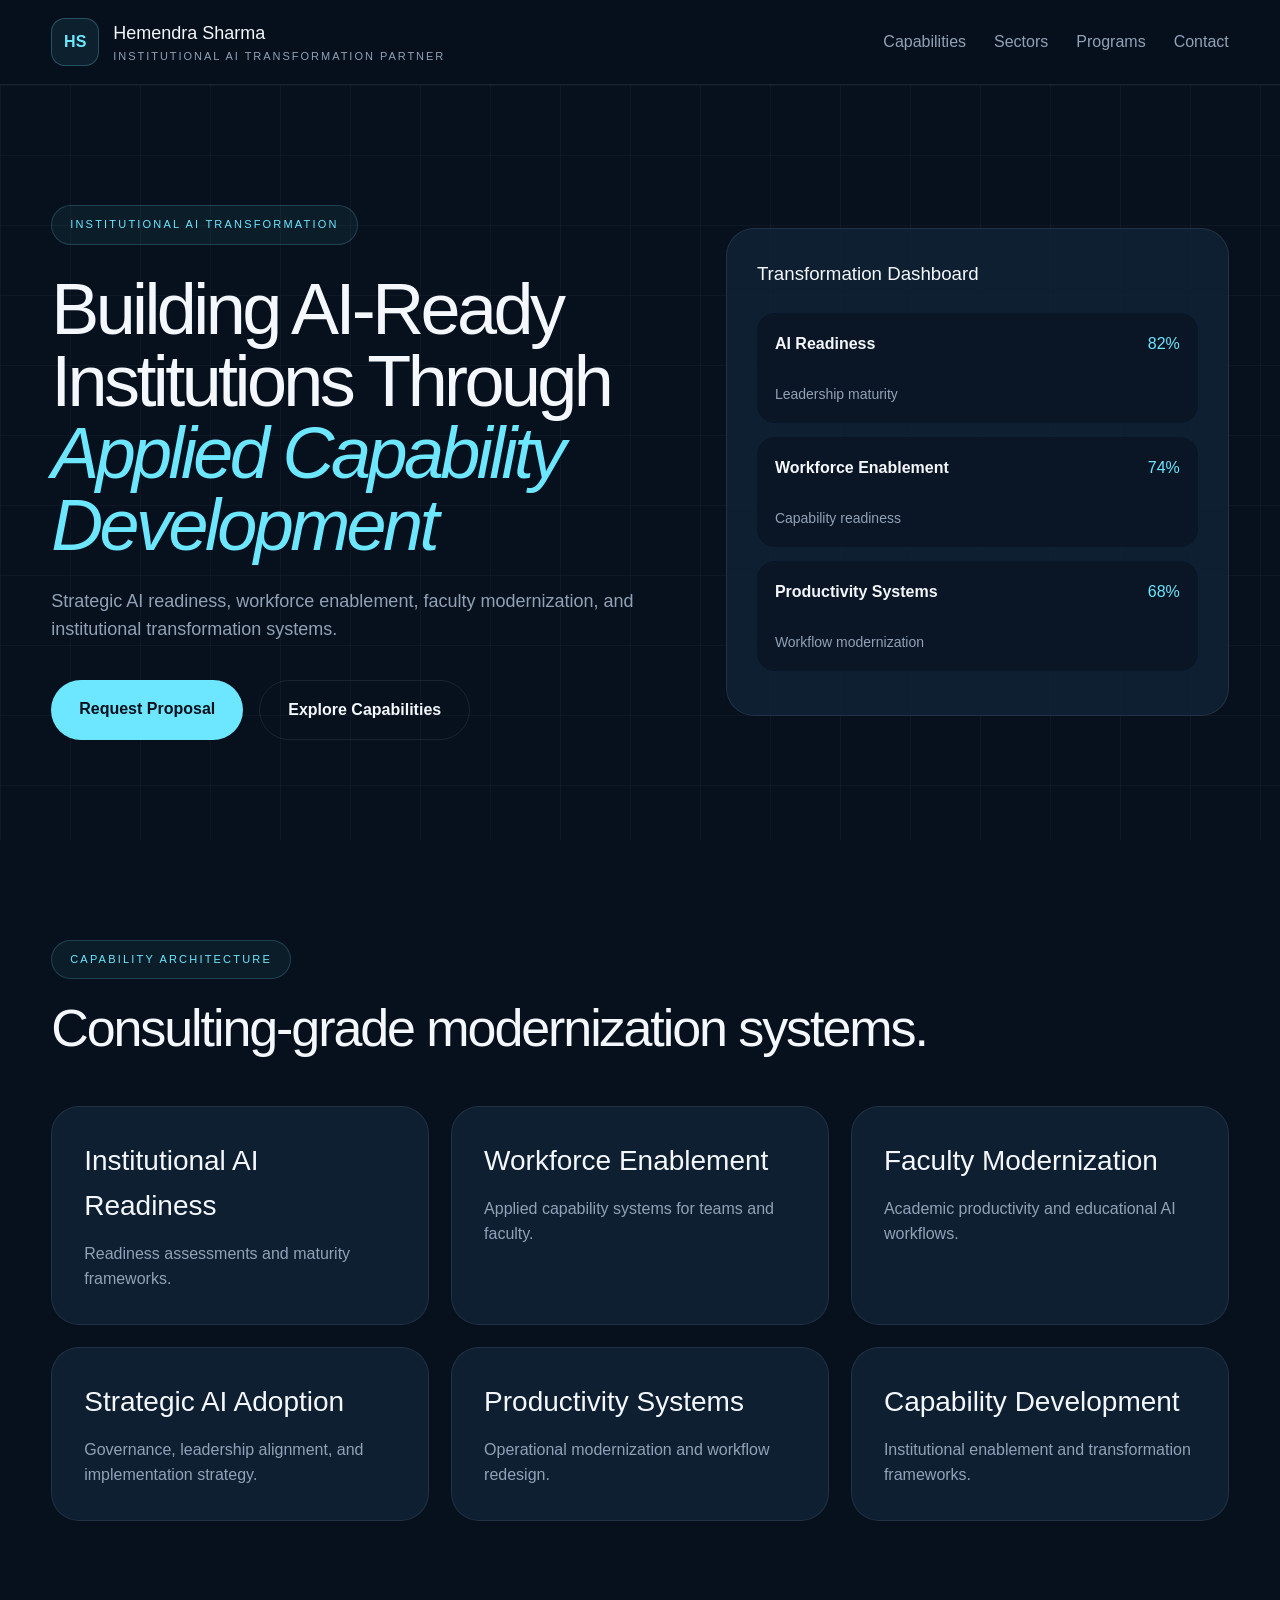
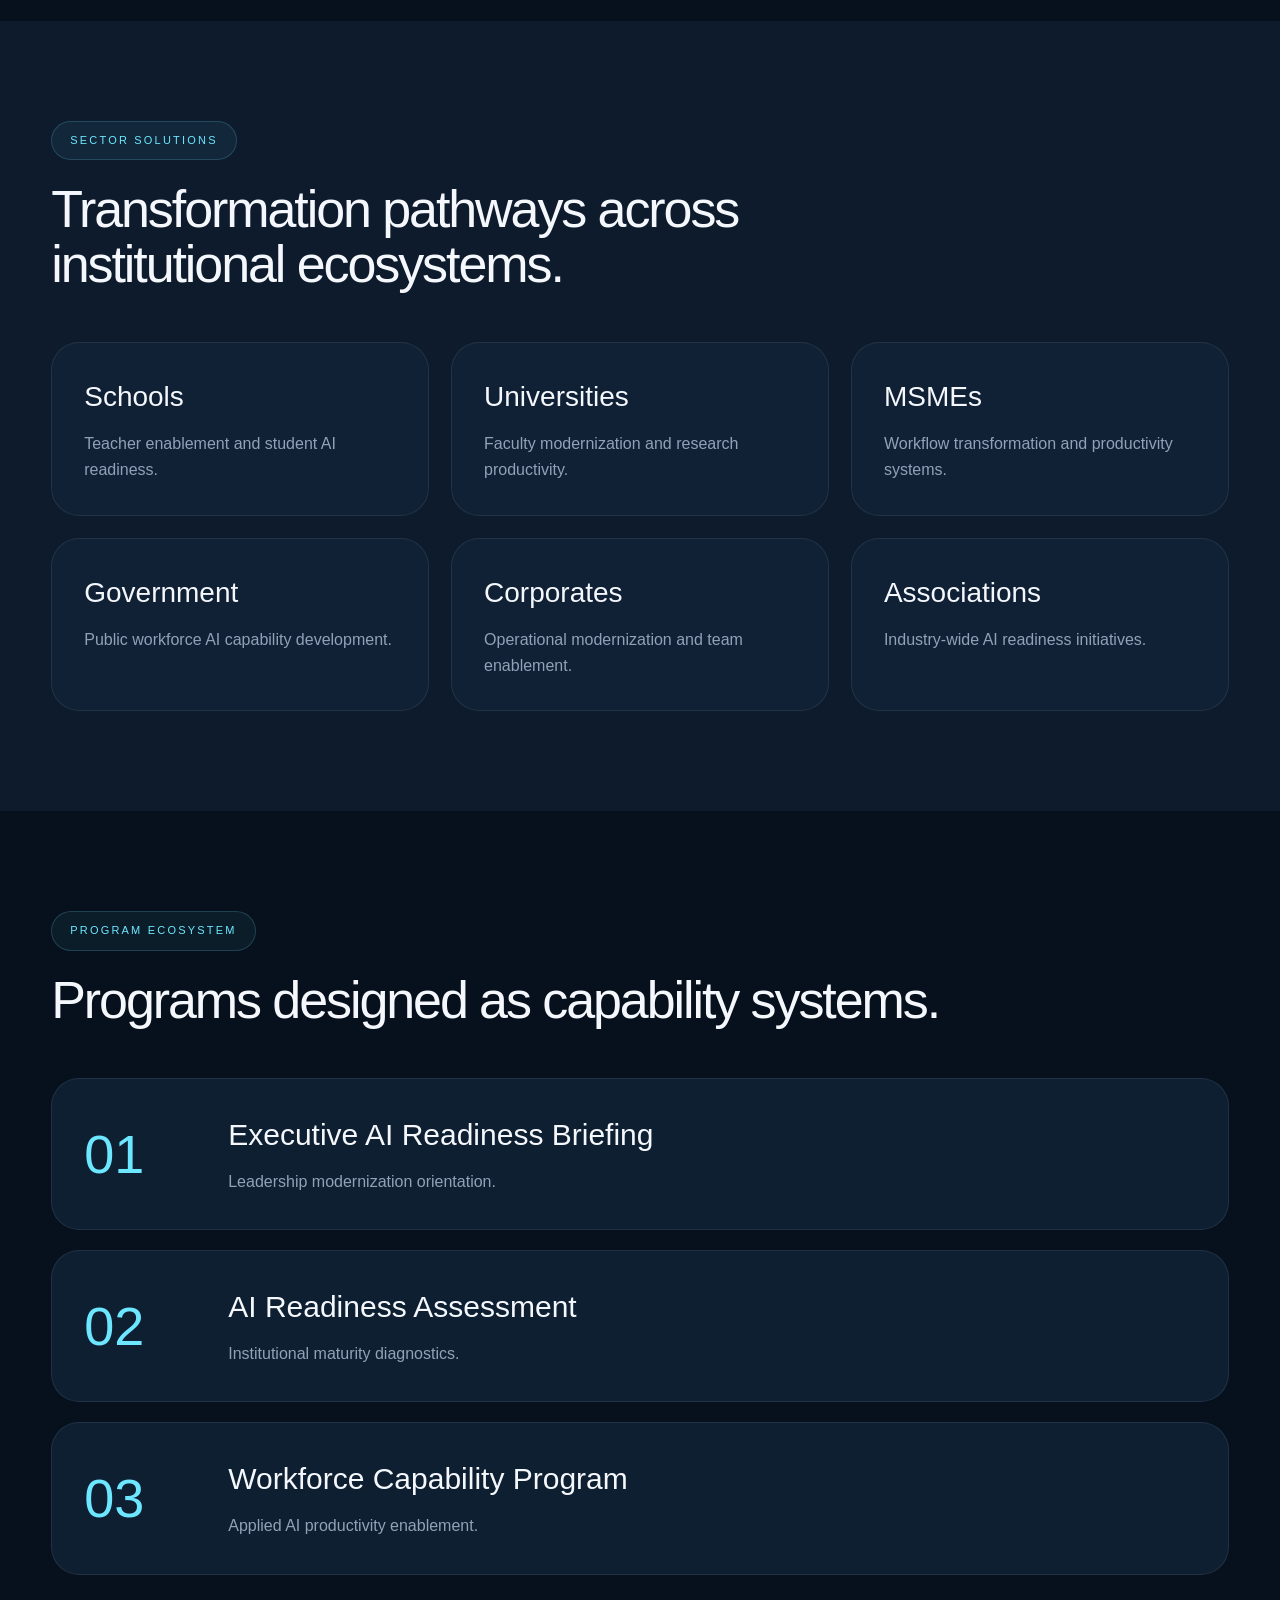
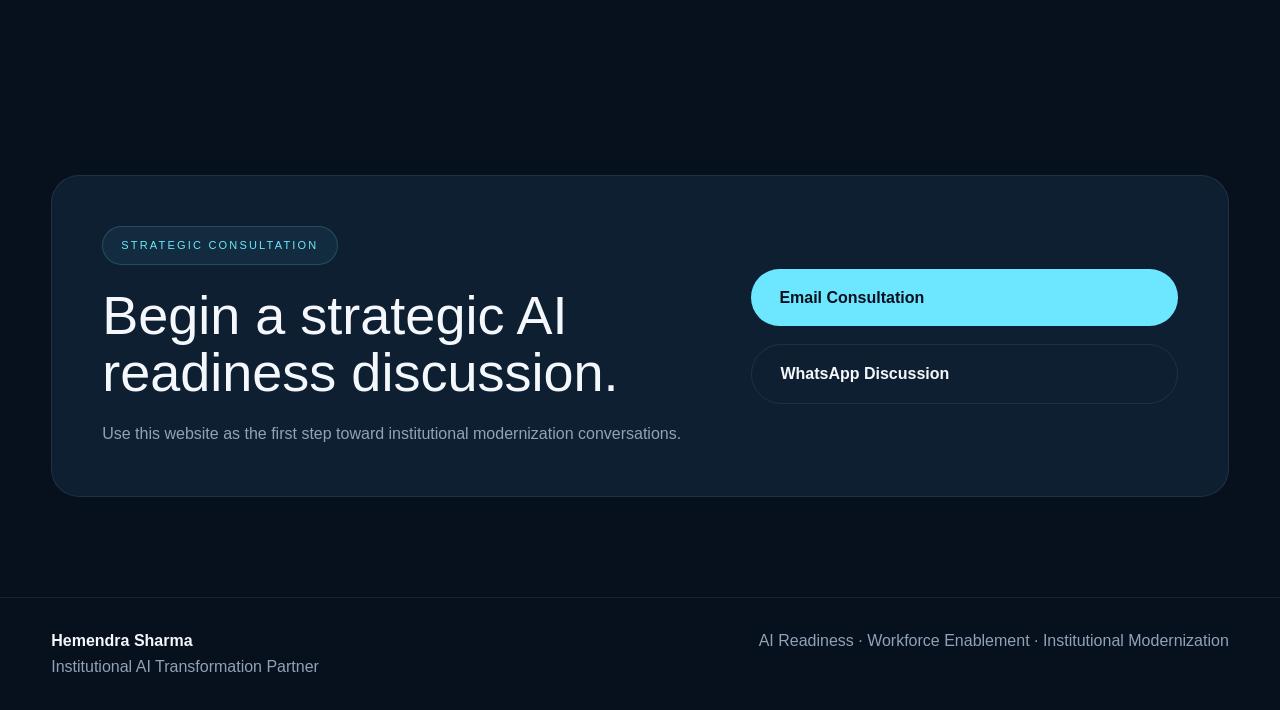
==== index.html @ add7612d "Add files via upload" ====
<!DOCTYPE html>
<html lang="en">
<head>
<meta charset="UTF-8">
<meta name="viewport" content="width=device-width, initial-scale=1.0">
<title>Hemendra Sharma — Institutional AI Transformation Partner</title>
<link rel="stylesheet" href="style.css">
</head>
<body>

<header class="header">
<div class="container nav">
<div class="brand">
<div class="logo">HS</div>
<div>
<h1>Hemendra Sharma</h1>
<p>Institutional AI Transformation Partner</p>
</div>
</div>

<nav>
<a href="#capabilities">Capabilities</a>
<a href="#sectors">Sectors</a>
<a href="#programs">Programs</a>
<a href="#contact">Contact</a>
</nav>
</div>
</header>

<section class="hero">
<div class="grid"></div>

<div class="container hero-grid">
<div>
<div class="tag">Institutional AI Transformation</div>

<h2>
Building AI-Ready Institutions Through
<span>Applied Capability Development</span>
</h2>

<p>
Strategic AI readiness, workforce enablement,
faculty modernization, and institutional transformation systems.
</p>

<div class="actions">
<a class="btn-primary" href="#contact">Request Proposal</a>
<a class="btn-secondary" href="#capabilities">Explore Capabilities</a>
</div>
</div>

<div class="dashboard">
<h3>Transformation Dashboard</h3>

<div class="metric">
<div>
<h4>AI Readiness</h4>
<p>Leadership maturity</p>
</div>
<span>82%</span>
</div>

<div class="metric">
<div>
<h4>Workforce Enablement</h4>
<p>Capability readiness</p>
</div>
<span>74%</span>
</div>

<div class="metric">
<div>
<h4>Productivity Systems</h4>
<p>Workflow modernization</p>
</div>
<span>68%</span>
</div>
</div>
</div>
</section>

<section class="section" id="capabilities">
<div class="container">
<div class="heading">
<span>Capability Architecture</span>
<h3>Consulting-grade modernization systems.</h3>
</div>

<div class="cards">
<div class="card">
<h4>Institutional AI Readiness</h4>
<p>Readiness assessments and maturity frameworks.</p>
</div>

<div class="card">
<h4>Workforce Enablement</h4>
<p>Applied capability systems for teams and faculty.</p>
</div>

<div class="card">
<h4>Faculty Modernization</h4>
<p>Academic productivity and educational AI workflows.</p>
</div>

<div class="card">
<h4>Strategic AI Adoption</h4>
<p>Governance, leadership alignment, and implementation strategy.</p>
</div>

<div class="card">
<h4>Productivity Systems</h4>
<p>Operational modernization and workflow redesign.</p>
</div>

<div class="card">
<h4>Capability Development</h4>
<p>Institutional enablement and transformation frameworks.</p>
</div>
</div>
</div>
</section>

<section class="section dark" id="sectors">
<div class="container">
<div class="heading">
<span>Sector Solutions</span>
<h3>Transformation pathways across institutional ecosystems.</h3>
</div>

<div class="cards">
<div class="card"><h4>Schools</h4><p>Teacher enablement and student AI readiness.</p></div>
<div class="card"><h4>Universities</h4><p>Faculty modernization and research productivity.</p></div>
<div class="card"><h4>MSMEs</h4><p>Workflow transformation and productivity systems.</p></div>
<div class="card"><h4>Government</h4><p>Public workforce AI capability development.</p></div>
<div class="card"><h4>Corporates</h4><p>Operational modernization and team enablement.</p></div>
<div class="card"><h4>Associations</h4><p>Industry-wide AI readiness initiatives.</p></div>
</div>
</div>
</section>

<section class="section" id="programs">
<div class="container">
<div class="heading">
<span>Program Ecosystem</span>
<h3>Programs designed as capability systems.</h3>
</div>

<div class="programs">
<div class="program">
<span>01</span>
<div>
<h4>Executive AI Readiness Briefing</h4>
<p>Leadership modernization orientation.</p>
</div>
</div>

<div class="program">
<span>02</span>
<div>
<h4>AI Readiness Assessment</h4>
<p>Institutional maturity diagnostics.</p>
</div>
</div>

<div class="program">
<span>03</span>
<div>
<h4>Workforce Capability Program</h4>
<p>Applied AI productivity enablement.</p>
</div>
</div>
</div>
</div>
</section>

<section class="cta" id="contact">
<div class="container cta-box">
<div>
<span>Strategic Consultation</span>
<h3>Begin a strategic AI readiness discussion.</h3>
<p>
Use this website as the first step toward institutional modernization conversations.
</p>
</div>

<div class="cta-actions">
<a class="btn-primary" href="mailto:hemendra.sharma6981@gmail.com">Email Consultation</a>
<a class="btn-secondary" href="https://wa.me/918905738386">WhatsApp Discussion</a>
</div>
</div>
</section>

<footer class="footer">
<div class="container footer-grid">
<div>
<h4>Hemendra Sharma</h4>
<p>Institutional AI Transformation Partner</p>
</div>

<div>
<p>AI Readiness · Workforce Enablement · Institutional Modernization</p>
</div>
</div>
</footer>

<script src="script.js"></script>
</body>
</html>
---- style.css ----
:root{
--bg:#07101d;
--bg2:#0d1b2d;
--card:#12243a;
--border:rgba(255,255,255,.08);
--text:#f4f7fb;
--muted:#91a2b7;
--cyan:#6de7ff;
}

*{
margin:0;
padding:0;
box-sizing:border-box;
}

body{
font-family:Arial,sans-serif;
background:var(--bg);
color:var(--text);
line-height:1.6;
overflow-x:hidden;
}

.container{
width:min(1200px,92%);
margin:auto;
}

.header{
position:sticky;
top:0;
background:rgba(7,16,29,.75);
backdrop-filter:blur(14px);
border-bottom:1px solid var(--border);
z-index:100;
}

.nav{
display:flex;
align-items:center;
justify-content:space-between;
padding:18px 0;
}

.brand{
display:flex;
gap:14px;
align-items:center;
}

.logo{
width:48px;
height:48px;
display:grid;
place-items:center;
border-radius:14px;
background:rgba(109,231,255,.08);
border:1px solid rgba(109,231,255,.25);
color:var(--cyan);
font-weight:bold;
}

.brand h1{
font-size:18px;
font-weight:500;
}

.brand p{
font-size:11px;
text-transform:uppercase;
letter-spacing:.18em;
color:var(--muted);
}

nav{
display:flex;
gap:28px;
}

nav a{
text-decoration:none;
color:var(--muted);
transition:.3s;
}

nav a:hover{
color:var(--cyan);
}

.hero{
position:relative;
padding:120px 0 100px;
overflow:hidden;
}

.grid{
position:absolute;
inset:0;
background-image:
linear-gradient(rgba(255,255,255,.03) 1px,transparent 1px),
linear-gradient(90deg,rgba(255,255,255,.03) 1px,transparent 1px);
background-size:70px 70px;
}

.hero-grid{
position:relative;
display:grid;
grid-template-columns:1.1fr .9fr;
gap:60px;
align-items:center;
}

.tag,.heading span,.cta span{
display:inline-block;
padding:10px 18px;
border-radius:999px;
background:rgba(109,231,255,.06);
border:1px solid rgba(109,231,255,.18);
color:var(--cyan);
font-size:11px;
letter-spacing:.2em;
text-transform:uppercase;
}

.hero h2{
margin-top:28px;
font-size:72px;
line-height:1;
font-weight:300;
letter-spacing:-.05em;
}

.hero h2 span{
color:var(--cyan);
font-style:italic;
}

.hero p{
margin-top:26px;
font-size:18px;
color:var(--muted);
max-width:700px;
}

.actions{
margin-top:36px;
display:flex;
gap:16px;
flex-wrap:wrap;
}

.btn-primary,.btn-secondary{
padding:16px 28px;
border-radius:999px;
text-decoration:none;
font-weight:600;
transition:.3s;
}

.btn-primary{
background:var(--cyan);
color:var(--bg);
}

.btn-secondary{
border:1px solid var(--border);
color:var(--text);
}

.dashboard,.card,.program,.cta-box{
background:rgba(18,36,58,.75);
border:1px solid var(--border);
border-radius:28px;
}

.dashboard{
padding:30px;
}

.dashboard h3{
margin-bottom:24px;
font-weight:400;
}

.metric{
padding:18px;
border-radius:18px;
background:rgba(7,16,29,.6);
display:flex;
justify-content:space-between;
margin-bottom:14px;
}

.metric p{
font-size:14px;
color:var(--muted);
}

.metric span{
color:var(--cyan);
}

.section{
padding:100px 0;
}

.dark{
background:var(--bg2);
}

.heading h3{
margin-top:22px;
font-size:52px;
line-height:1.05;
font-weight:300;
letter-spacing:-.04em;
max-width:900px;
}

.cards{
margin-top:50px;
display:grid;
grid-template-columns:repeat(3,1fr);
gap:22px;
}

.card{
padding:32px;
}

.card h4{
font-size:28px;
font-weight:400;
margin-bottom:12px;
}

.card p{
color:var(--muted);
}

.programs{
margin-top:50px;
display:grid;
gap:20px;
}

.program{
display:grid;
grid-template-columns:120px 1fr;
gap:24px;
padding:32px;
}

.program span{
font-size:54px;
color:var(--cyan);
}

.program h4{
font-size:30px;
font-weight:400;
margin-bottom:10px;
}

.program p{
color:var(--muted);
}

.cta{
padding:100px 0;
}

.cta-box{
padding:50px;
display:grid;
grid-template-columns:1fr .7fr;
gap:40px;
}

.cta h3{
margin-top:22px;
font-size:54px;
line-height:1.05;
font-weight:300;
}

.cta p{
margin-top:20px;
color:var(--muted);
}

.cta-actions{
display:flex;
flex-direction:column;
justify-content:center;
gap:18px;
}

.footer{
padding:30px 0;
border-top:1px solid var(--border);
}

.footer-grid{
display:flex;
justify-content:space-between;
gap:20px;
}

.footer p{
color:var(--muted);
}

.reveal{
opacity:0;
transform:translateY(30px);
transition:all .9s ease;
}

.reveal.active{
opacity:1;
transform:translateY(0);
}

@media(max-width:980px){

.hero-grid,
.cards,
.cta-box{
grid-template-columns:1fr;
}

.hero h2{
font-size:54px;
}

.heading h3,
.cta h3{
font-size:40px;
}

nav{
display:none;
}

.program{
grid-template-columns:1fr;
}
}

@media(max-width:640px){

.hero{
padding-top:90px;
}

.hero h2{
font-size:42px;
}

.heading h3,
.cta h3{
font-size:34px;
}

.footer-grid{
flex-direction:column;
}
}
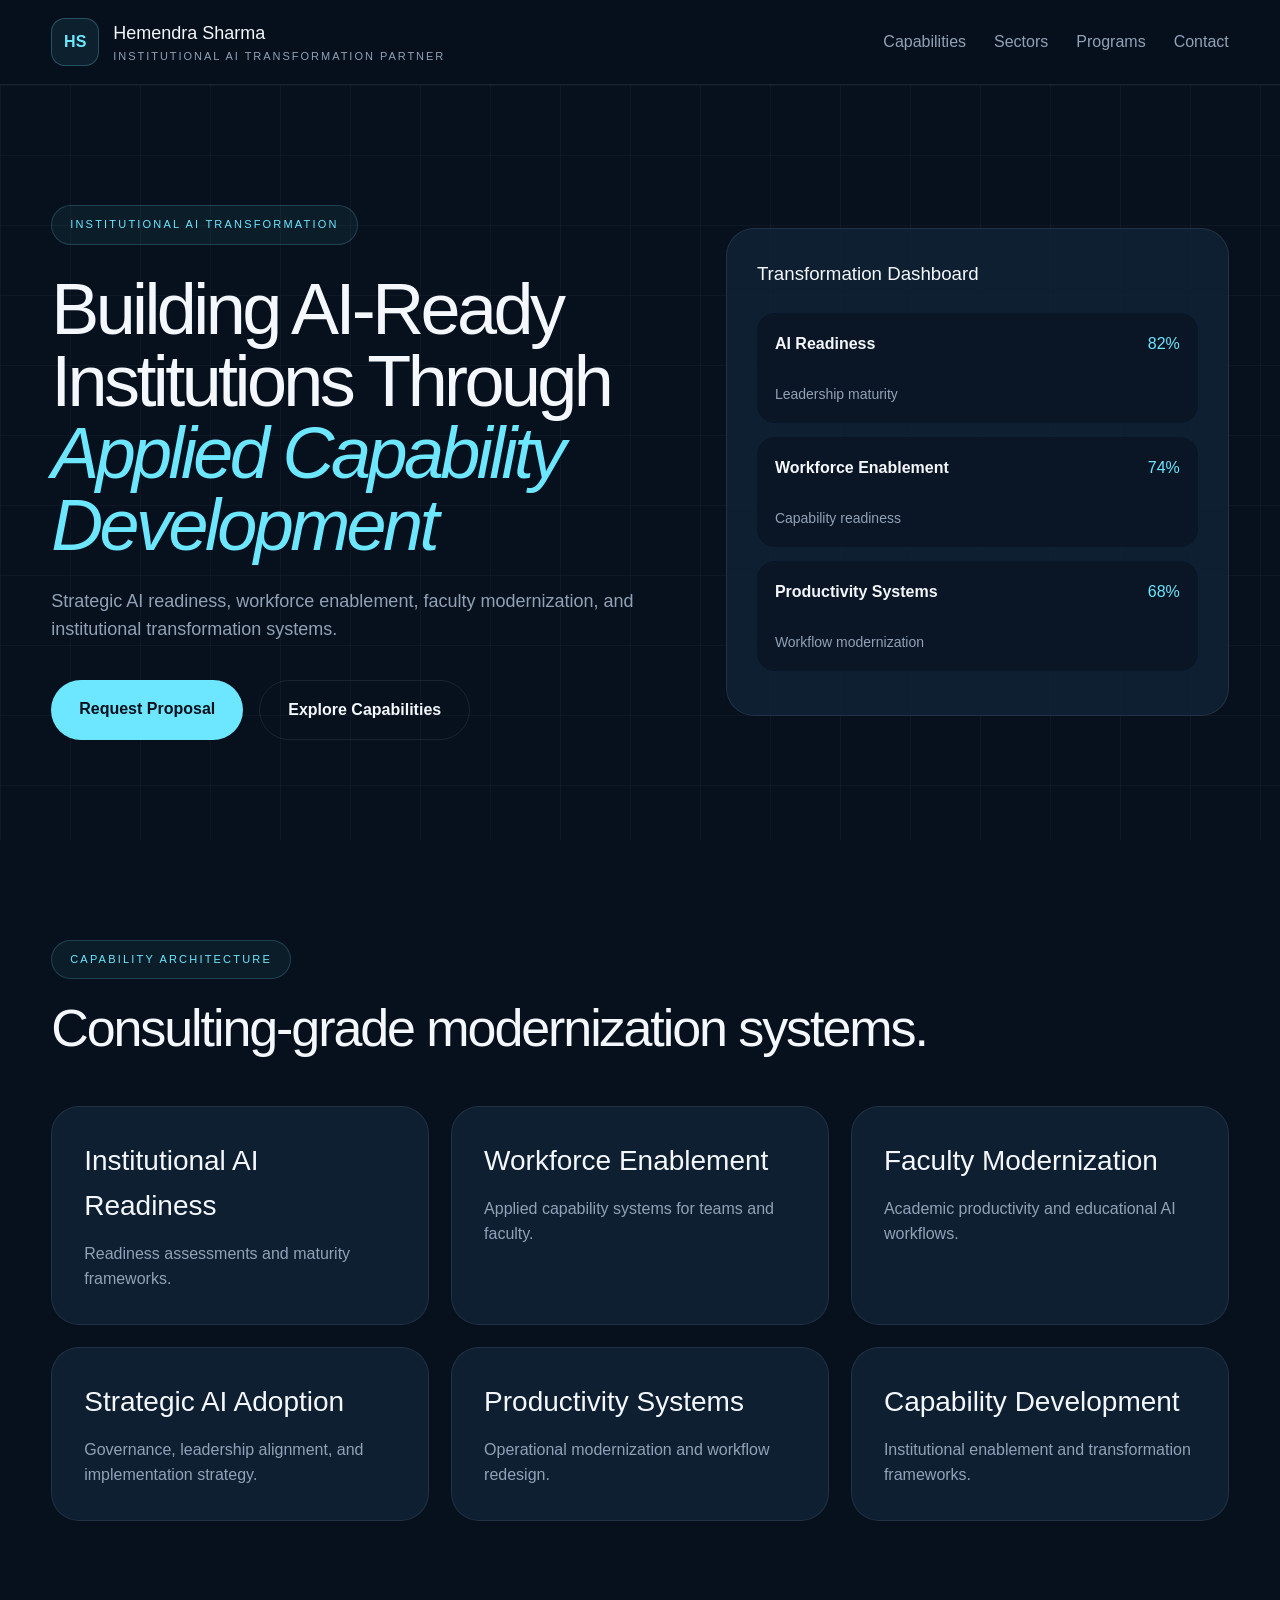
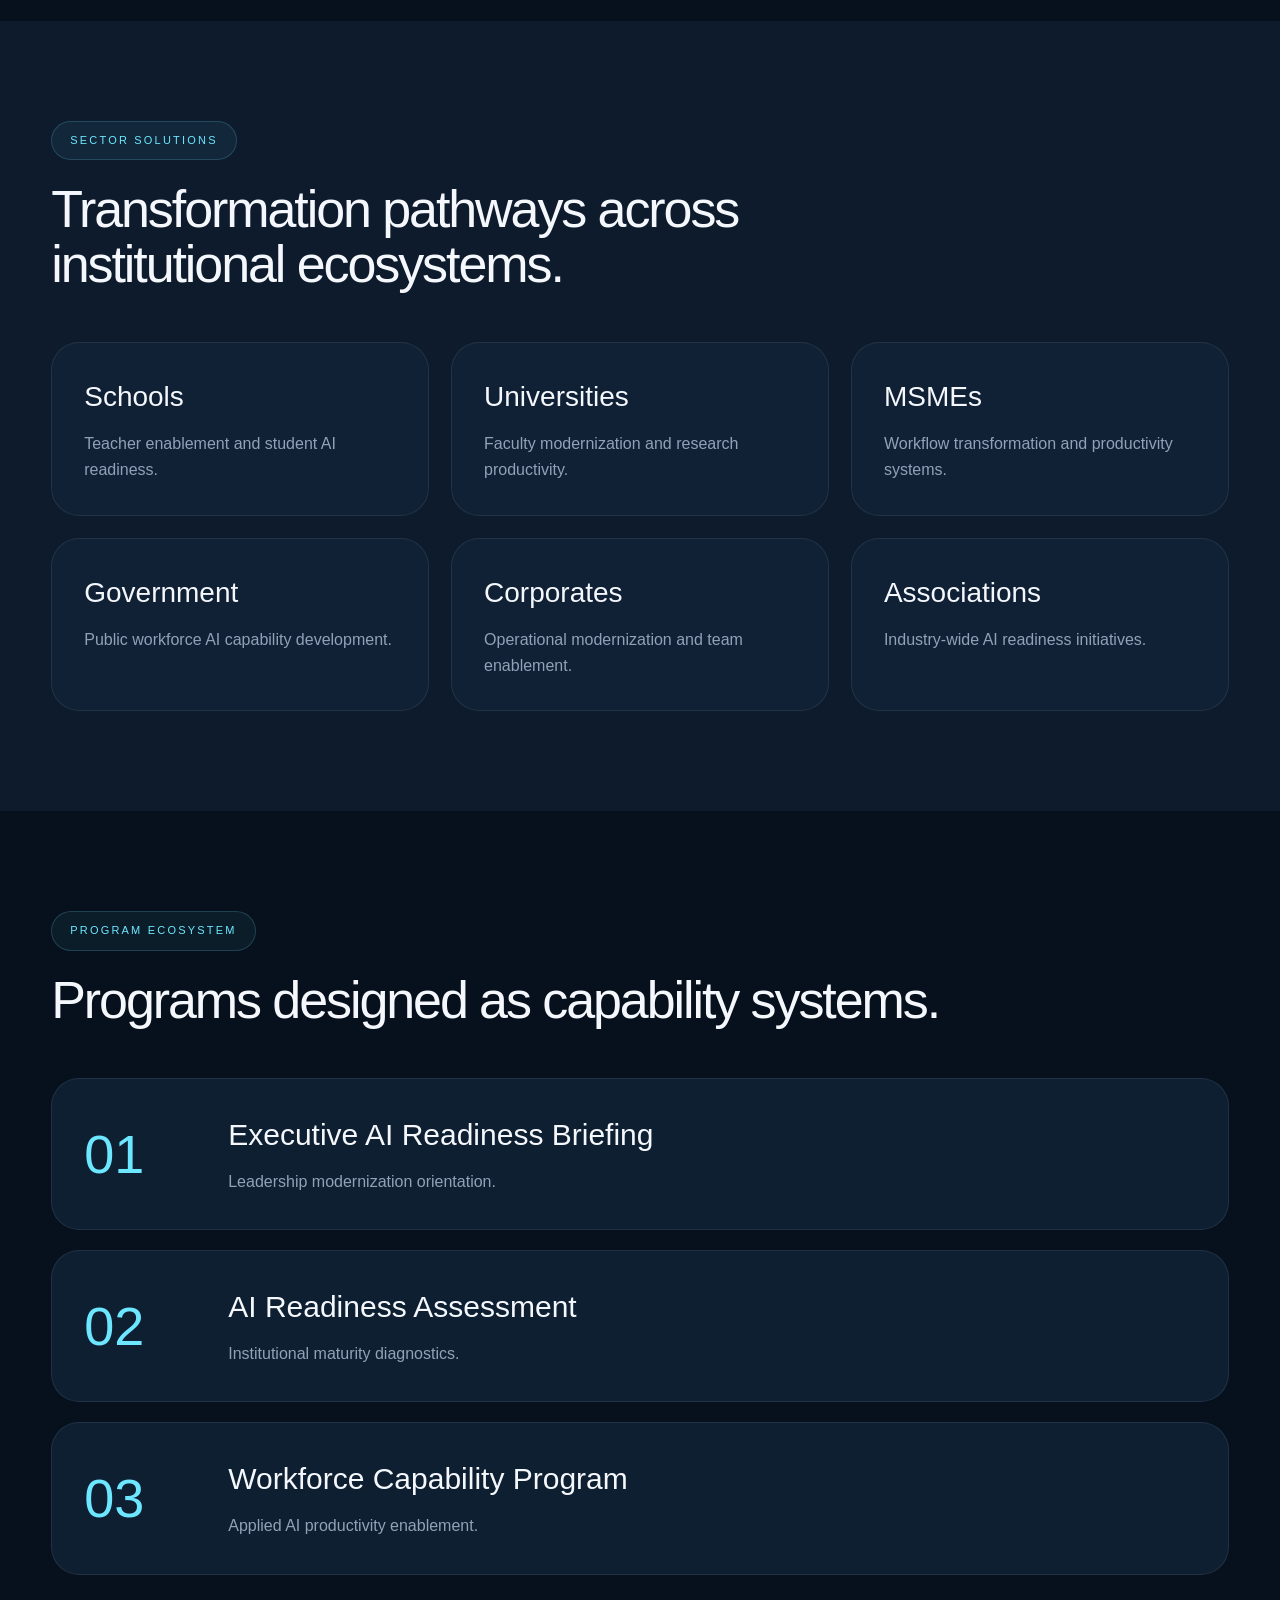
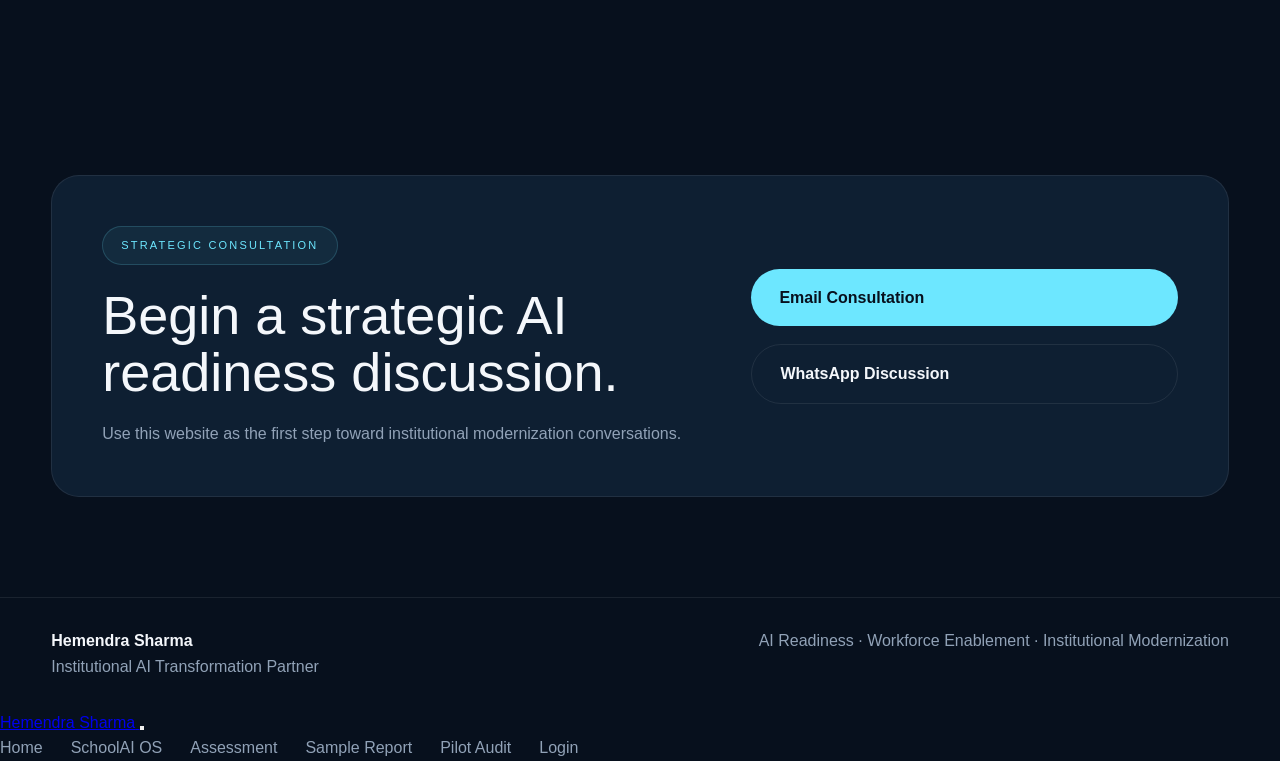
==== commit 4bc8f565: "Update index.html" ====
--- a/index.html
+++ b/index.html
@@ -207,3 +207,52 @@
 <script src="script.js"></script>
 </body>
 </html>
+<header class="site-header">
+
+  <div class="site-nav-container">
+
+    <a href="index.html" class="brand-mark">
+      <span class="brand-dot"></span>
+      <span>Hemendra Sharma</span>
+    </a>
+
+    <button class="mobile-menu-toggle"
+            id="mobileMenuToggle">
+
+      <span></span>
+      <span></span>
+      <span></span>
+
+    </button>
+
+    <nav class="site-nav" id="siteNav">
+
+      <a href="index.html">Home</a>
+
+      <a href="schoolai-os.html">
+        SchoolAI OS
+      </a>
+
+      <a href="assessment.html">
+        Assessment
+      </a>
+
+      <a href="sample-report.html">
+        Sample Report
+      </a>
+
+      <a href="assessment-register.html"
+         class="nav-cta">
+        Pilot Audit
+      </a>
+
+      <a href="portal-login.html"
+         class="nav-login">
+        Login
+      </a>
+
+    </nav>
+
+  </div>
+
+</header>
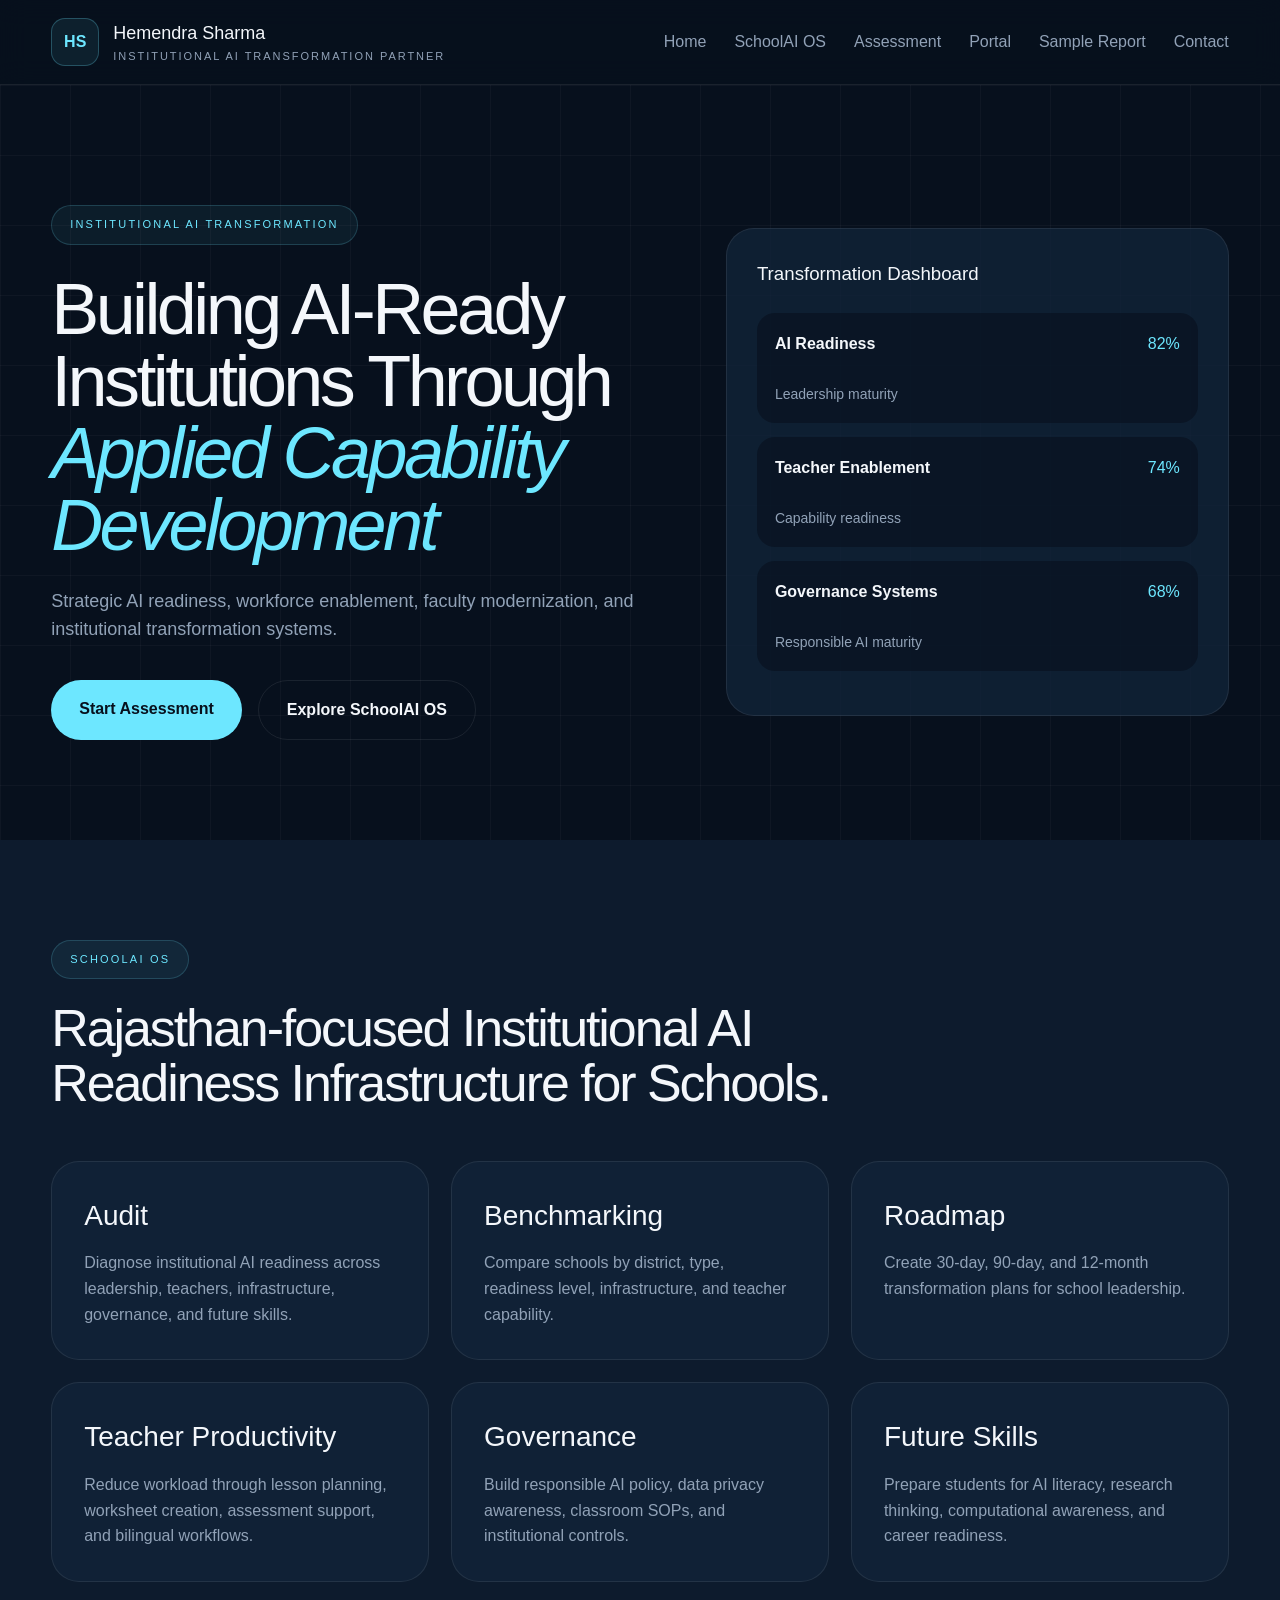
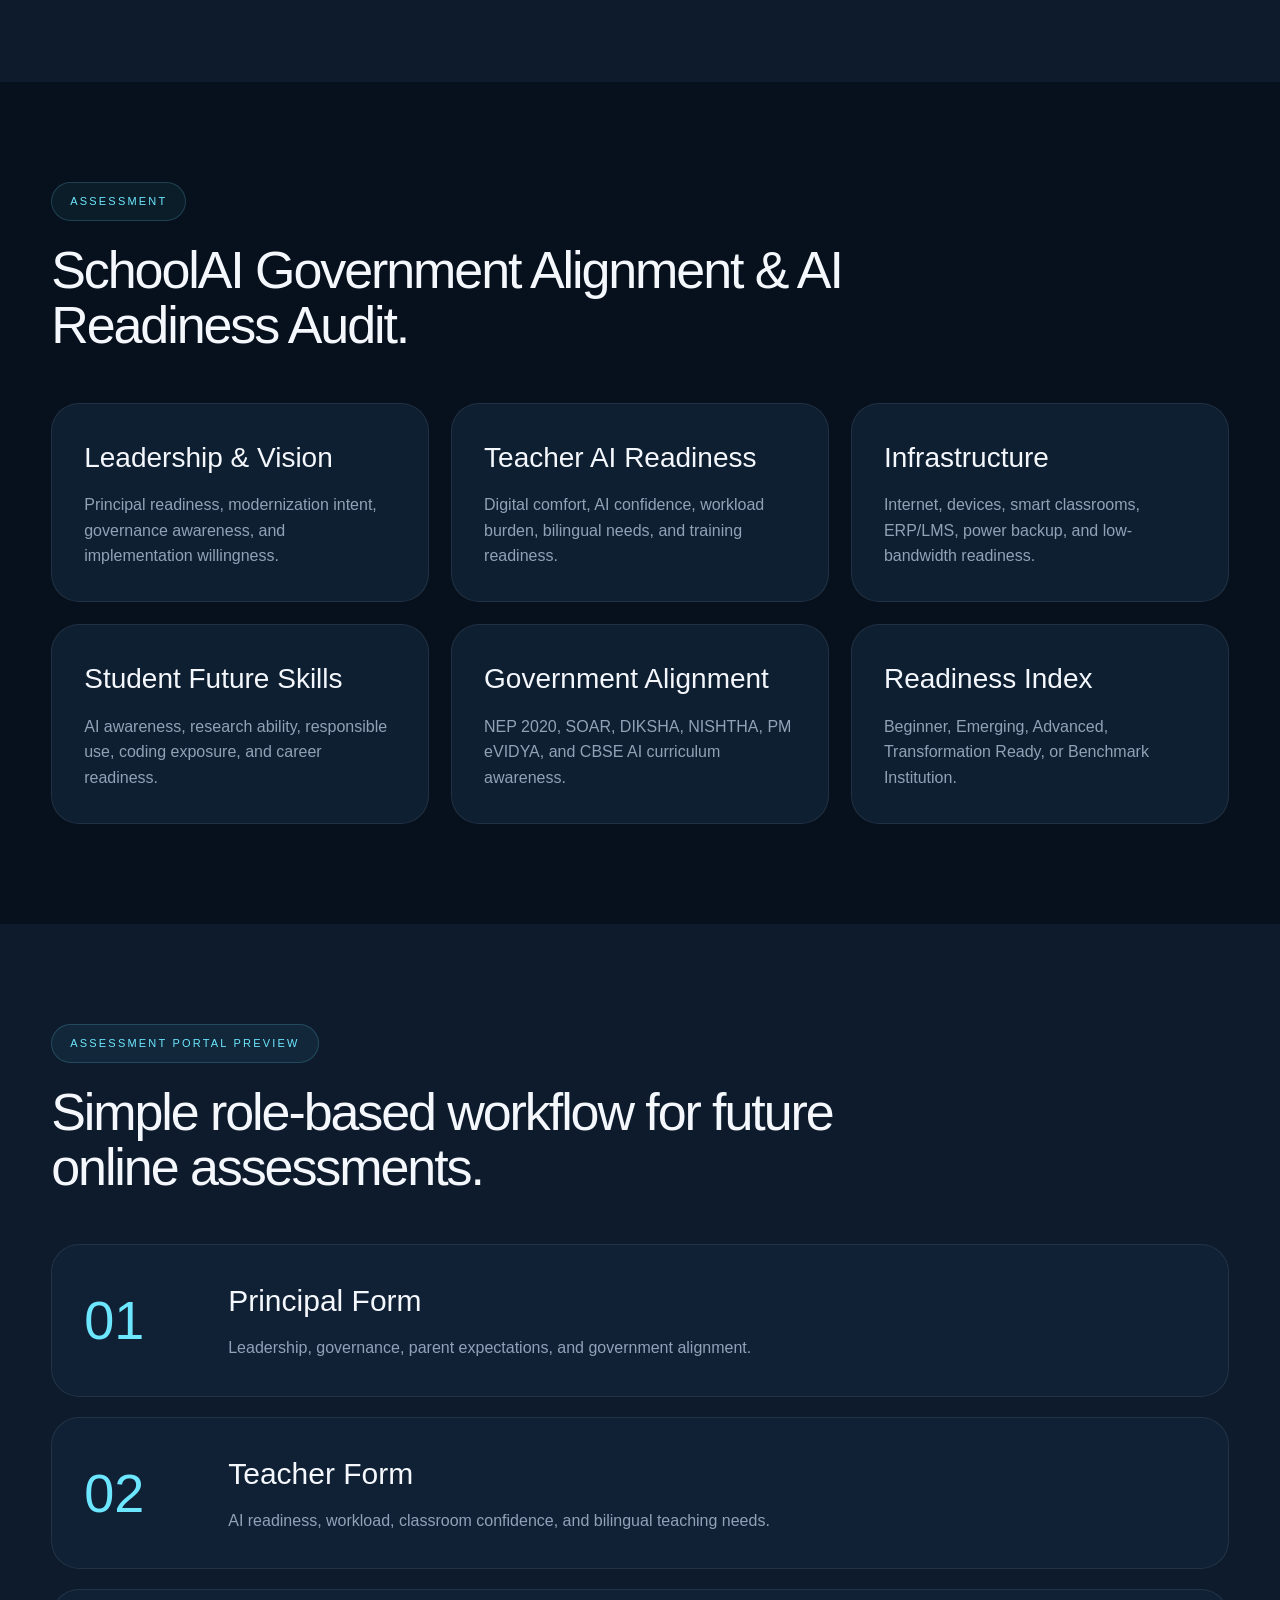
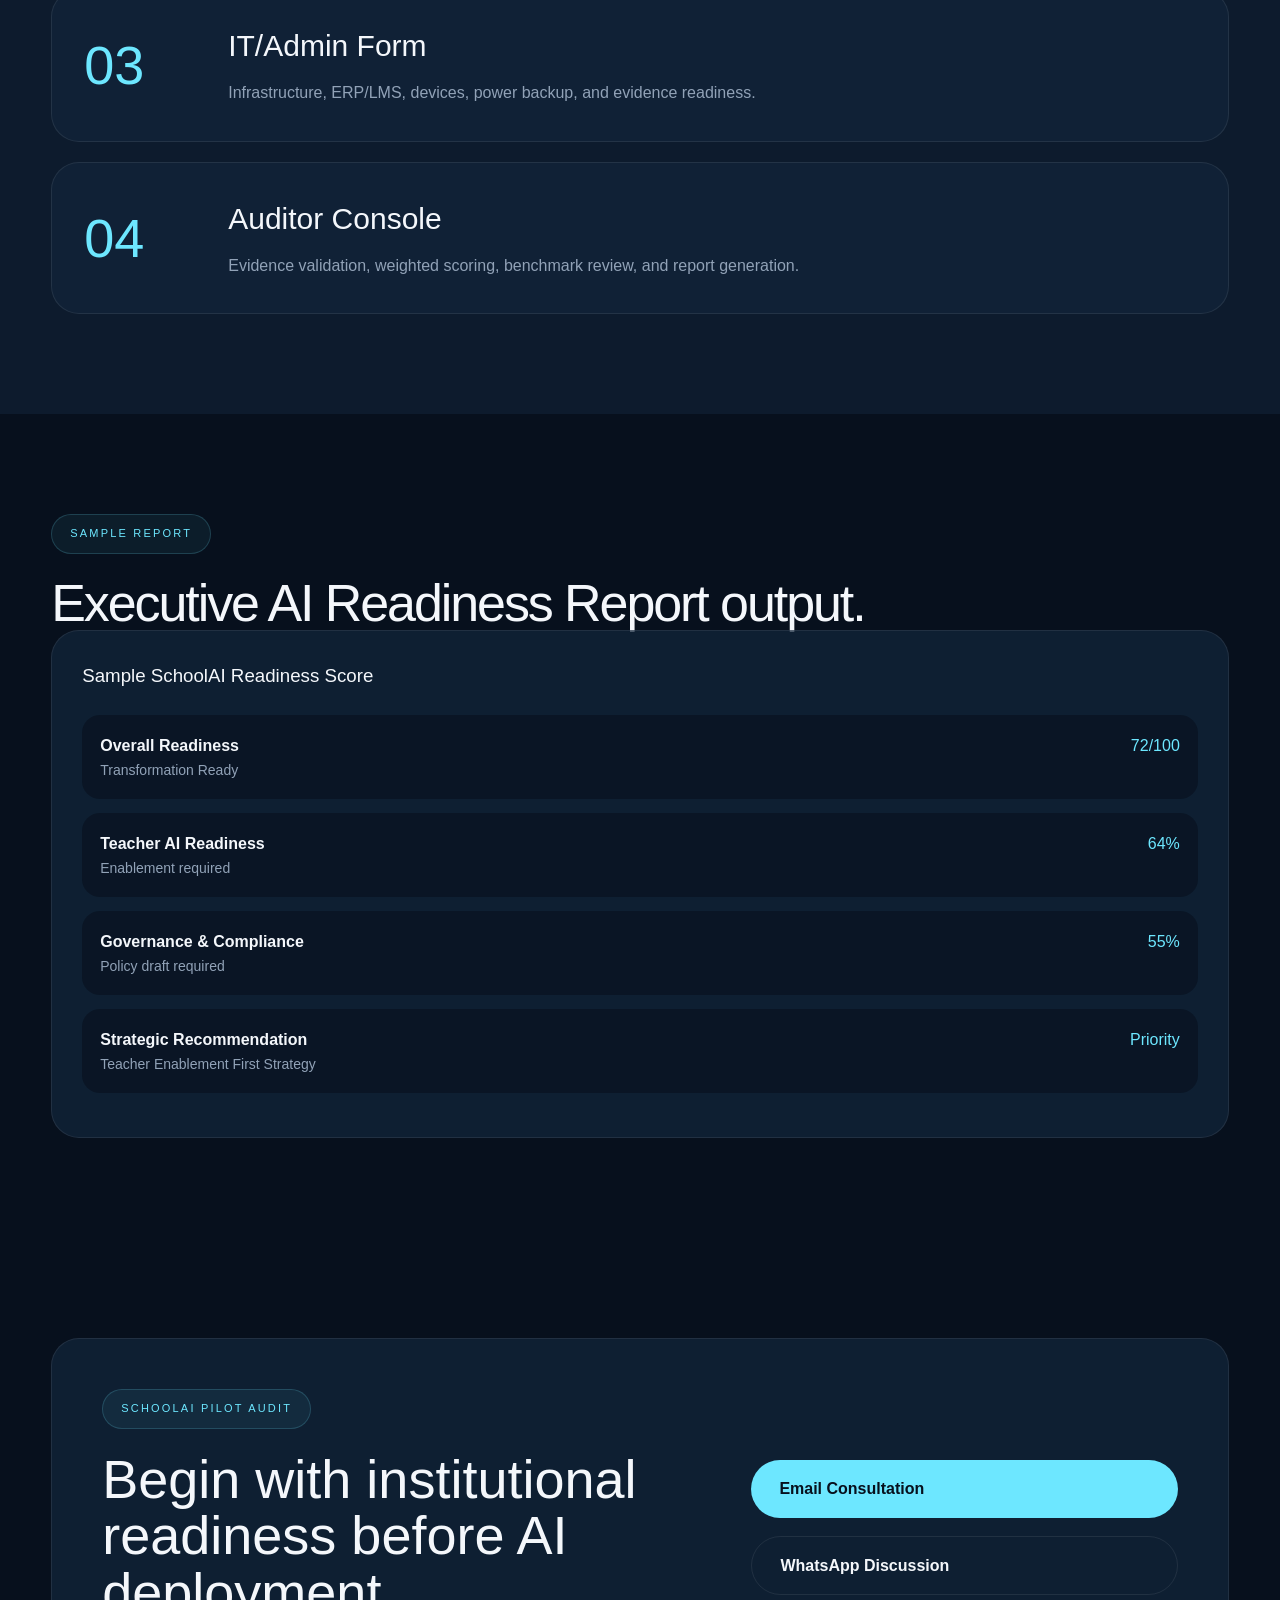
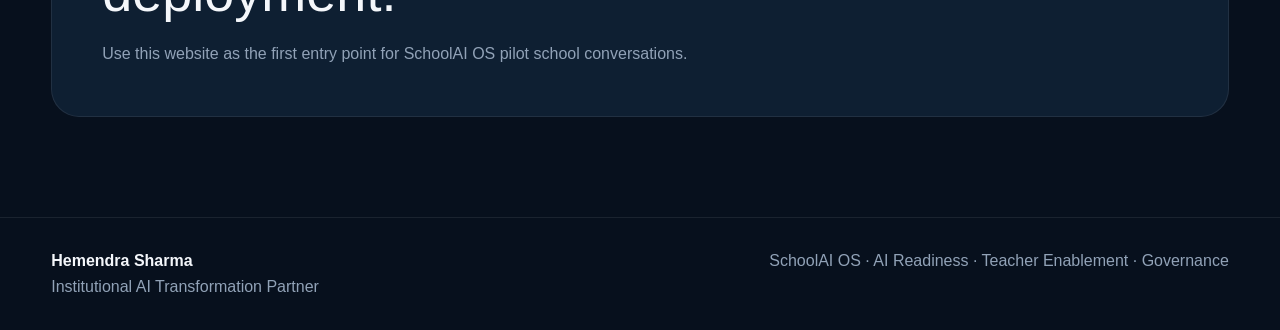
==== commit 3239aea7: "Refactor index.html for SchoolAI OS branding" ====
--- a/index.html
+++ b/index.html
@@ -1,258 +1,152 @@
 <!DOCTYPE html>
 <html lang="en">
 <head>
-<meta charset="UTF-8">
-<meta name="viewport" content="width=device-width, initial-scale=1.0">
-<title>Hemendra Sharma — Institutional AI Transformation Partner</title>
-<link rel="stylesheet" href="style.css">
+<meta charset="UTF-8" />
+<meta name="viewport" content="width=device-width, initial-scale=1.0" />
+<title>Hemendra Sharma — SchoolAI OS</title>
+<link rel="stylesheet" href="style.css" />
 </head>
 <body>
 
 <header class="header">
-<div class="container nav">
-<div class="brand">
-<div class="logo">HS</div>
-<div>
-<h1>Hemendra Sharma</h1>
-<p>Institutional AI Transformation Partner</p>
-</div>
-</div>
+  <div class="container nav">
+    <div class="brand">
+      <div class="logo">HS</div>
+      <div>
+        <h1>Hemendra Sharma</h1>
+        <p>Institutional AI Transformation Partner</p>
+      </div>
+    </div>
 
-<nav>
-<a href="#capabilities">Capabilities</a>
-<a href="#sectors">Sectors</a>
-<a href="#programs">Programs</a>
-<a href="#contact">Contact</a>
-</nav>
-</div>
+    <nav>
+      <a href="#home">Home</a>
+      <a href="#schoolai">SchoolAI OS</a>
+      <a href="#assessment">Assessment</a>
+      <a href="#portal">Portal</a>
+      <a href="#report">Sample Report</a>
+      <a href="#contact">Contact</a>
+    </nav>
+  </div>
 </header>
 
-<section class="hero">
-<div class="grid"></div>
+<section class="hero" id="home">
+  <div class="grid"></div>
+  <div class="container hero-grid">
+    <div>
+      <div class="tag">Institutional AI Transformation</div>
+      <h2>Building AI-Ready Institutions Through <span>Applied Capability Development</span></h2>
+      <p>Strategic AI readiness, workforce enablement, faculty modernization, and institutional transformation systems.</p>
+      <div class="actions">
+        <a class="btn-primary" href="#assessment">Start Assessment</a>
+        <a class="btn-secondary" href="#schoolai">Explore SchoolAI OS</a>
+      </div>
+    </div>
 
-<div class="container hero-grid">
-<div>
-<div class="tag">Institutional AI Transformation</div>
-
-<h2>
-Building AI-Ready Institutions Through
-<span>Applied Capability Development</span>
-</h2>
-
-<p>
-Strategic AI readiness, workforce enablement,
-faculty modernization, and institutional transformation systems.
-</p>
-
-<div class="actions">
-<a class="btn-primary" href="#contact">Request Proposal</a>
-<a class="btn-secondary" href="#capabilities">Explore Capabilities</a>
-</div>
-</div>
-
-<div class="dashboard">
-<h3>Transformation Dashboard</h3>
-
-<div class="metric">
-<div>
-<h4>AI Readiness</h4>
-<p>Leadership maturity</p>
-</div>
-<span>82%</span>
-</div>
-
-<div class="metric">
-<div>
-<h4>Workforce Enablement</h4>
-<p>Capability readiness</p>
-</div>
-<span>74%</span>
-</div>
-
-<div class="metric">
-<div>
-<h4>Productivity Systems</h4>
-<p>Workflow modernization</p>
-</div>
-<span>68%</span>
-</div>
-</div>
-</div>
+    <div class="dashboard">
+      <h3>Transformation Dashboard</h3>
+      <div class="metric"><div><h4>AI Readiness</h4><p>Leadership maturity</p></div><span>82%</span></div>
+      <div class="metric"><div><h4>Teacher Enablement</h4><p>Capability readiness</p></div><span>74%</span></div>
+      <div class="metric"><div><h4>Governance Systems</h4><p>Responsible AI maturity</p></div><span>68%</span></div>
+    </div>
+  </div>
 </section>
 
-<section class="section" id="capabilities">
-<div class="container">
-<div class="heading">
-<span>Capability Architecture</span>
-<h3>Consulting-grade modernization systems.</h3>
-</div>
+<section class="section dark" id="schoolai">
+  <div class="container">
+    <div class="heading">
+      <span>SchoolAI OS</span>
+      <h3>Rajasthan-focused Institutional AI Readiness Infrastructure for Schools.</h3>
+    </div>
 
-<div class="cards">
-<div class="card">
-<h4>Institutional AI Readiness</h4>
-<p>Readiness assessments and maturity frameworks.</p>
-</div>
-
-<div class="card">
-<h4>Workforce Enablement</h4>
-<p>Applied capability systems for teams and faculty.</p>
-</div>
-
-<div class="card">
-<h4>Faculty Modernization</h4>
-<p>Academic productivity and educational AI workflows.</p>
-</div>
-
-<div class="card">
-<h4>Strategic AI Adoption</h4>
-<p>Governance, leadership alignment, and implementation strategy.</p>
-</div>
-
-<div class="card">
-<h4>Productivity Systems</h4>
-<p>Operational modernization and workflow redesign.</p>
-</div>
-
-<div class="card">
-<h4>Capability Development</h4>
-<p>Institutional enablement and transformation frameworks.</p>
-</div>
-</div>
-</div>
+    <div class="cards">
+      <div class="card"><h4>Audit</h4><p>Diagnose institutional AI readiness across leadership, teachers, infrastructure, governance, and future skills.</p></div>
+      <div class="card"><h4>Benchmarking</h4><p>Compare schools by district, type, readiness level, infrastructure, and teacher capability.</p></div>
+      <div class="card"><h4>Roadmap</h4><p>Create 30-day, 90-day, and 12-month transformation plans for school leadership.</p></div>
+      <div class="card"><h4>Teacher Productivity</h4><p>Reduce workload through lesson planning, worksheet creation, assessment support, and bilingual workflows.</p></div>
+      <div class="card"><h4>Governance</h4><p>Build responsible AI policy, data privacy awareness, classroom SOPs, and institutional controls.</p></div>
+      <div class="card"><h4>Future Skills</h4><p>Prepare students for AI literacy, research thinking, computational awareness, and career readiness.</p></div>
+    </div>
+  </div>
 </section>
 
-<section class="section dark" id="sectors">
-<div class="container">
-<div class="heading">
-<span>Sector Solutions</span>
-<h3>Transformation pathways across institutional ecosystems.</h3>
-</div>
+<section class="section" id="assessment">
+  <div class="container">
+    <div class="heading">
+      <span>Assessment</span>
+      <h3>SchoolAI Government Alignment & AI Readiness Audit.</h3>
+    </div>
 
-<div class="cards">
-<div class="card"><h4>Schools</h4><p>Teacher enablement and student AI readiness.</p></div>
-<div class="card"><h4>Universities</h4><p>Faculty modernization and research productivity.</p></div>
-<div class="card"><h4>MSMEs</h4><p>Workflow transformation and productivity systems.</p></div>
-<div class="card"><h4>Government</h4><p>Public workforce AI capability development.</p></div>
-<div class="card"><h4>Corporates</h4><p>Operational modernization and team enablement.</p></div>
-<div class="card"><h4>Associations</h4><p>Industry-wide AI readiness initiatives.</p></div>
-</div>
-</div>
+    <div class="cards">
+      <div class="card"><h4>Leadership & Vision</h4><p>Principal readiness, modernization intent, governance awareness, and implementation willingness.</p></div>
+      <div class="card"><h4>Teacher AI Readiness</h4><p>Digital comfort, AI confidence, workload burden, bilingual needs, and training readiness.</p></div>
+      <div class="card"><h4>Infrastructure</h4><p>Internet, devices, smart classrooms, ERP/LMS, power backup, and low-bandwidth readiness.</p></div>
+      <div class="card"><h4>Student Future Skills</h4><p>AI awareness, research ability, responsible use, coding exposure, and career readiness.</p></div>
+      <div class="card"><h4>Government Alignment</h4><p>NEP 2020, SOAR, DIKSHA, NISHTHA, PM eVIDYA, and CBSE AI curriculum awareness.</p></div>
+      <div class="card"><h4>Readiness Index</h4><p>Beginner, Emerging, Advanced, Transformation Ready, or Benchmark Institution.</p></div>
+    </div>
+  </div>
 </section>
 
-<section class="section" id="programs">
-<div class="container">
-<div class="heading">
-<span>Program Ecosystem</span>
-<h3>Programs designed as capability systems.</h3>
-</div>
+<section class="section dark" id="portal">
+  <div class="container">
+    <div class="heading">
+      <span>Assessment Portal Preview</span>
+      <h3>Simple role-based workflow for future online assessments.</h3>
+    </div>
 
-<div class="programs">
-<div class="program">
-<span>01</span>
-<div>
-<h4>Executive AI Readiness Briefing</h4>
-<p>Leadership modernization orientation.</p>
-</div>
-</div>
+    <div class="programs">
+      <div class="program"><span>01</span><div><h4>Principal Form</h4><p>Leadership, governance, parent expectations, and government alignment.</p></div></div>
+      <div class="program"><span>02</span><div><h4>Teacher Form</h4><p>AI readiness, workload, classroom confidence, and bilingual teaching needs.</p></div></div>
+      <div class="program"><span>03</span><div><h4>IT/Admin Form</h4><p>Infrastructure, ERP/LMS, devices, power backup, and evidence readiness.</p></div></div>
+      <div class="program"><span>04</span><div><h4>Auditor Console</h4><p>Evidence validation, weighted scoring, benchmark review, and report generation.</p></div></div>
+    </div>
+  </div>
+</section>
 
-<div class="program">
-<span>02</span>
-<div>
-<h4>AI Readiness Assessment</h4>
-<p>Institutional maturity diagnostics.</p>
-</div>
-</div>
+<section class="section" id="report">
+  <div class="container">
+    <div class="heading">
+      <span>Sample Report</span>
+      <h3>Executive AI Readiness Report output.</h3>
+    </div>
 
-<div class="program">
-<span>03</span>
-<div>
-<h4>Workforce Capability Program</h4>
-<p>Applied AI productivity enablement.</p>
-</div>
-</div>
-</div>
-</div>
+    <div class="dashboard report-box">
+      <h3>Sample SchoolAI Readiness Score</h3>
+      <div class="metric"><div><h4>Overall Readiness</h4><p>Transformation Ready</p></div><span>72/100</span></div>
+      <div class="metric"><div><h4>Teacher AI Readiness</h4><p>Enablement required</p></div><span>64%</span></div>
+      <div class="metric"><div><h4>Governance & Compliance</h4><p>Policy draft required</p></div><span>55%</span></div>
+      <div class="metric"><div><h4>Strategic Recommendation</h4><p>Teacher Enablement First Strategy</p></div><span>Priority</span></div>
+    </div>
+  </div>
 </section>
 
 <section class="cta" id="contact">
-<div class="container cta-box">
-<div>
-<span>Strategic Consultation</span>
-<h3>Begin a strategic AI readiness discussion.</h3>
-<p>
-Use this website as the first step toward institutional modernization conversations.
-</p>
-</div>
+  <div class="container cta-box">
+    <div>
+      <span>SchoolAI Pilot Audit</span>
+      <h3>Begin with institutional readiness before AI deployment.</h3>
+      <p>Use this website as the first entry point for SchoolAI OS pilot school conversations.</p>
+    </div>
 
-<div class="cta-actions">
-<a class="btn-primary" href="mailto:hemendra.sharma6981@gmail.com">Email Consultation</a>
-<a class="btn-secondary" href="https://wa.me/918905738386">WhatsApp Discussion</a>
-</div>
-</div>
+    <div class="cta-actions">
+      <a class="btn-primary" href="mailto:hemendra.sharma6981@gmail.com">Email Consultation</a>
+      <a class="btn-secondary" href="https://wa.me/918905738386">WhatsApp Discussion</a>
+    </div>
+  </div>
 </section>
 
 <footer class="footer">
-<div class="container footer-grid">
-<div>
-<h4>Hemendra Sharma</h4>
-<p>Institutional AI Transformation Partner</p>
-</div>
-
-<div>
-<p>AI Readiness · Workforce Enablement · Institutional Modernization</p>
-</div>
-</div>
+  <div class="container footer-grid">
+    <div>
+      <h4>Hemendra Sharma</h4>
+      <p>Institutional AI Transformation Partner</p>
+    </div>
+    <div>
+      <p>SchoolAI OS · AI Readiness · Teacher Enablement · Governance</p>
+    </div>
+  </div>
 </footer>
 
 <script src="script.js"></script>
 </body>
 </html>
-<header class="site-header">
-
-  <div class="site-nav-container">
-
-    <a href="index.html" class="brand-mark">
-      <span class="brand-dot"></span>
-      <span>Hemendra Sharma</span>
-    </a>
-
-    <button class="mobile-menu-toggle"
-            id="mobileMenuToggle">
-
-      <span></span>
-      <span></span>
-      <span></span>
-
-    </button>
-
-    <nav class="site-nav" id="siteNav">
-
-      <a href="index.html">Home</a>
-
-      <a href="schoolai-os.html">
-        SchoolAI OS
-      </a>
-
-      <a href="assessment.html">
-        Assessment
-      </a>
-
-      <a href="sample-report.html">
-        Sample Report
-      </a>
-
-      <a href="assessment-register.html"
-         class="nav-cta">
-        Pilot Audit
-      </a>
-
-      <a href="portal-login.html"
-         class="nav-login">
-        Login
-      </a>
-
-    </nav>
-
-  </div>
-
-</header>
